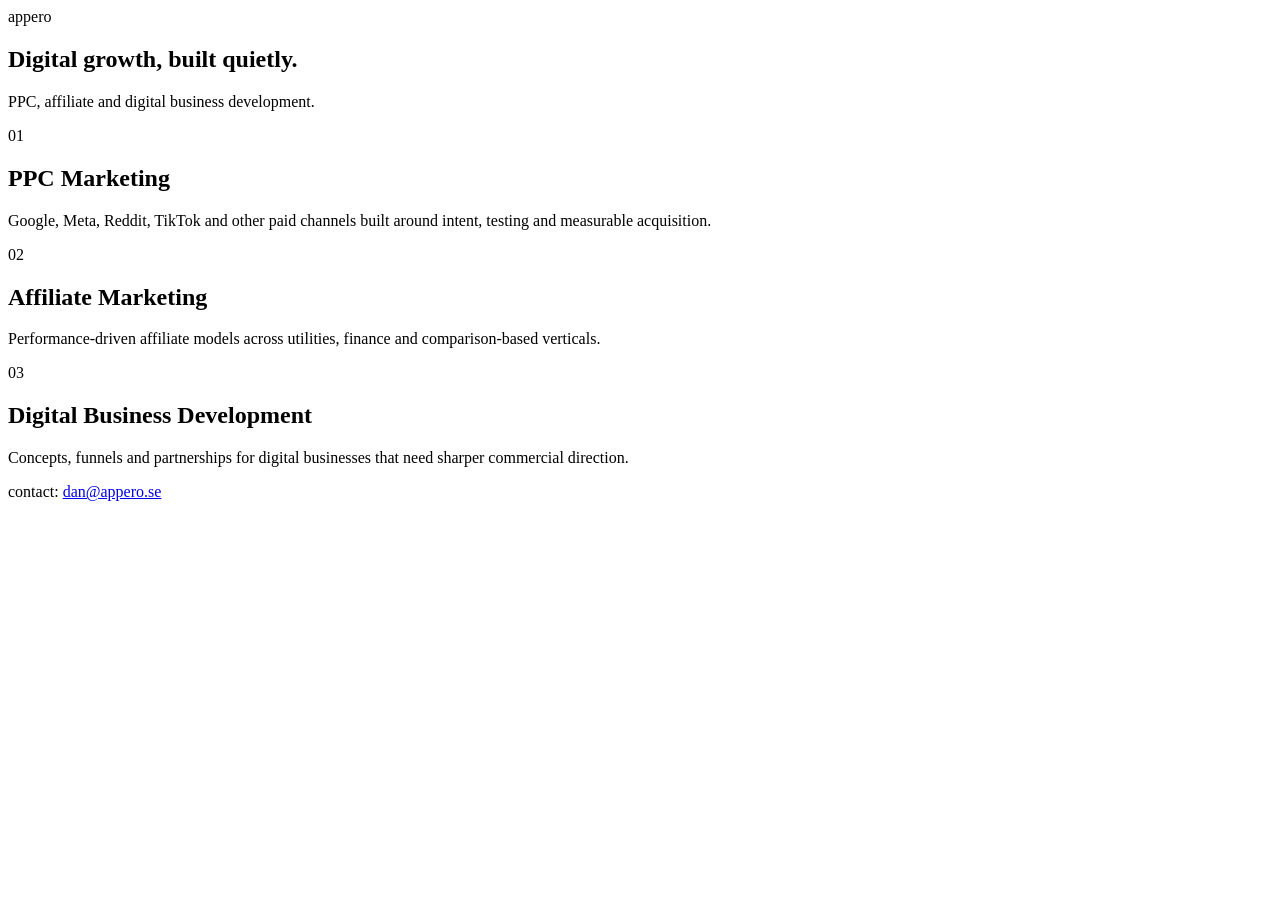
==== index.html @ e51516ca "Add Appero landing page" ====
<!doctype html>
<html lang="en">
  <head>
    <meta charset="UTF-8" />
    <meta name="viewport" content="width=device-width, initial-scale=1.0" />
    <title>Appero | PPC, Affiliate & Digital Business Development</title>
    <meta
      name="description"
      content="Appero is a digital company working with PPC marketing, affiliate marketing and digital business development."
    />
    <meta property="og:title" content="Appero" />
    <meta
      property="og:description"
      content="PPC marketing, affiliate marketing and digital business development."
    />
    <meta property="og:type" content="website" />
    <meta name="theme-color" content="#c7ff3d" />
    <link rel="icon" href="favicon.svg" type="image/svg+xml" />
    <link rel="stylesheet" href="styles.css" />
  </head>
  <body>
    <main class="page-shell">
      <section class="hero" aria-labelledby="hero-title">
        <header class="nav">
          <div class="brand" aria-label="Appero">
            <span class="brand-mark"></span>
            <span class="wordmark">appero</span>
          </div>
        </header>

        <div class="hero-copy">
          <h1 id="hero-title">Digital growth, built quietly.</h1>
          <p class="intro">
            PPC, affiliate and digital business development.
          </p>
        </div>
      </section>

      <section class="business-areas" aria-label="Business areas">
        <article class="area-item">
          <span class="area-icon">01</span>
          <div>
            <h2>PPC Marketing</h2>
            <p>Google, Meta, Reddit, TikTok and other paid channels built around intent, testing and measurable acquisition.</p>
          </div>
        </article>

        <article class="area-item">
          <span class="area-icon">02</span>
          <div>
            <h2>Affiliate Marketing</h2>
            <p>Performance-driven affiliate models across utilities, finance and comparison-based verticals.</p>
          </div>
        </article>

        <article class="area-item">
          <span class="area-icon">03</span>
          <div>
            <h2>Digital Business Development</h2>
            <p>Concepts, funnels and partnerships for digital businesses that need sharper commercial direction.</p>
          </div>
        </article>
      </section>

      <footer class="footer">
        <span>contact:</span>
        <a href="mailto:dan@appero.se">dan@appero.se</a>
      </footer>
    </main>
  </body>
</html>
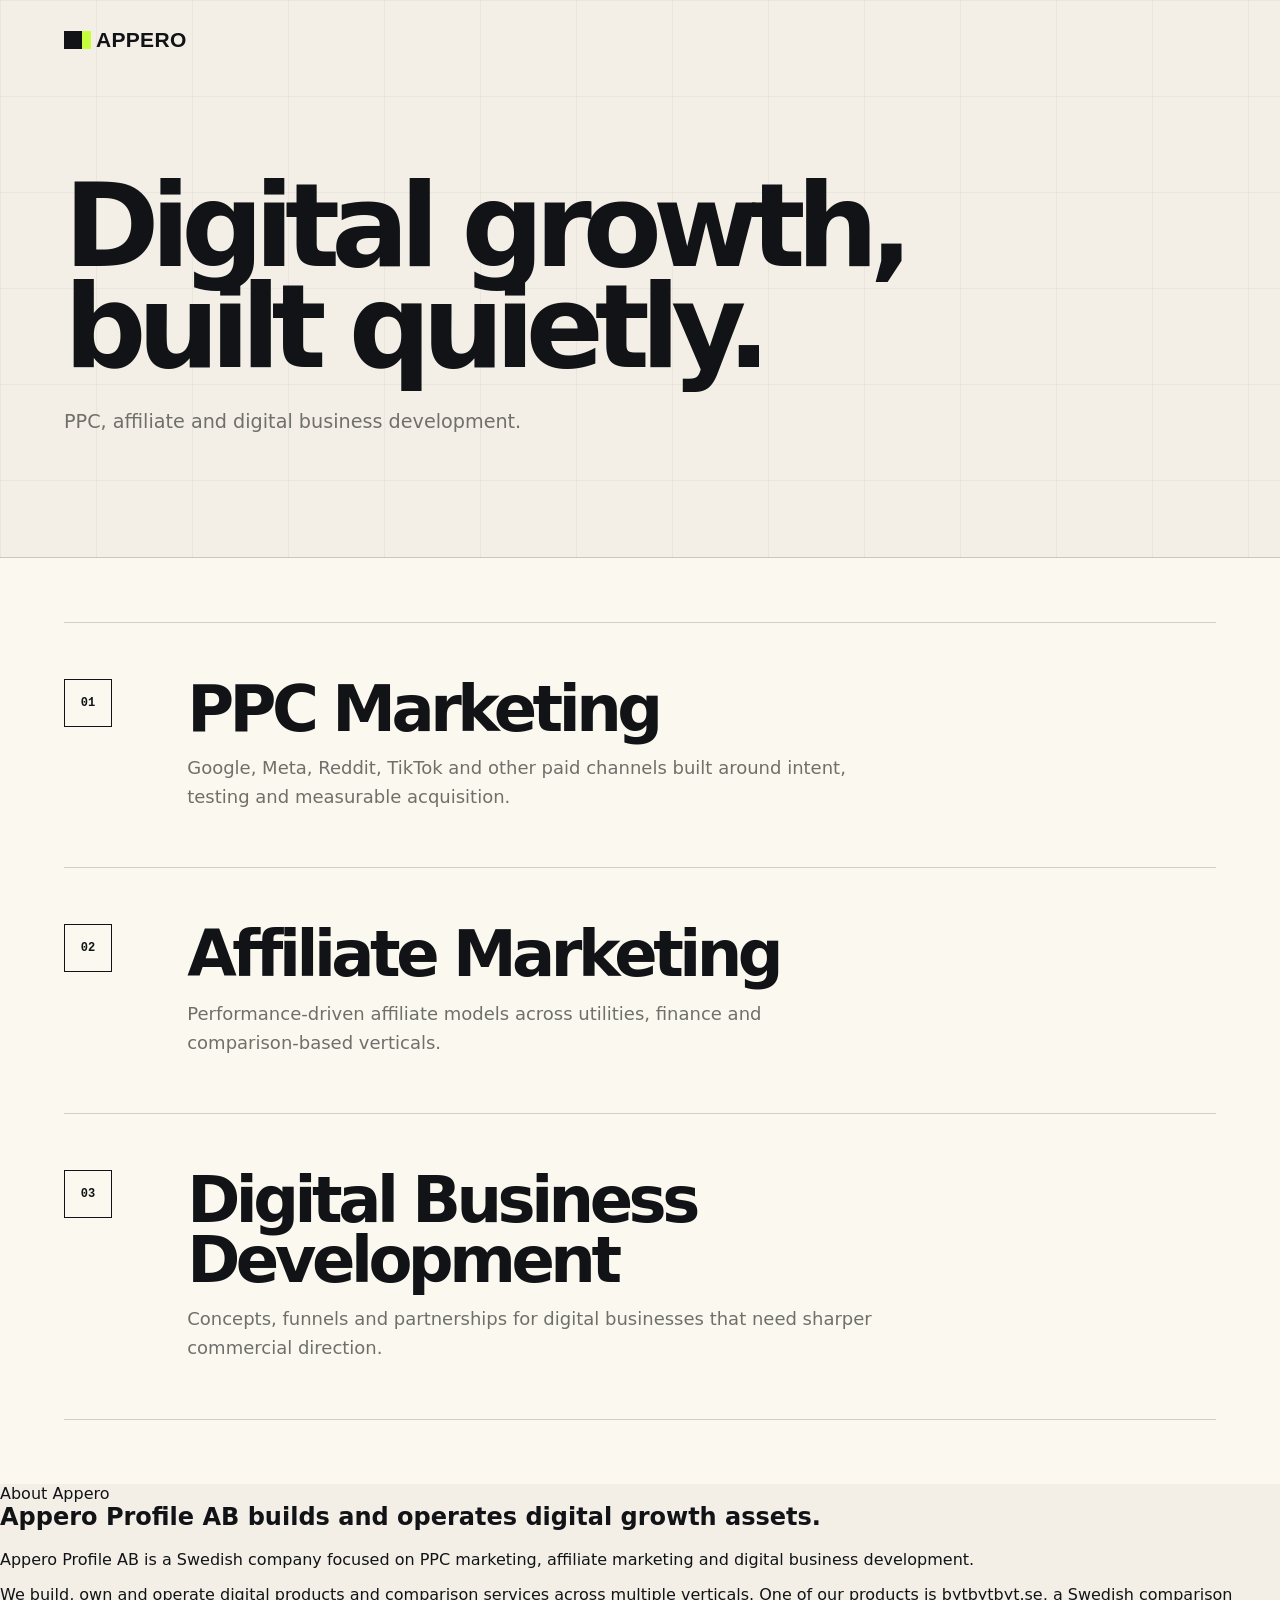
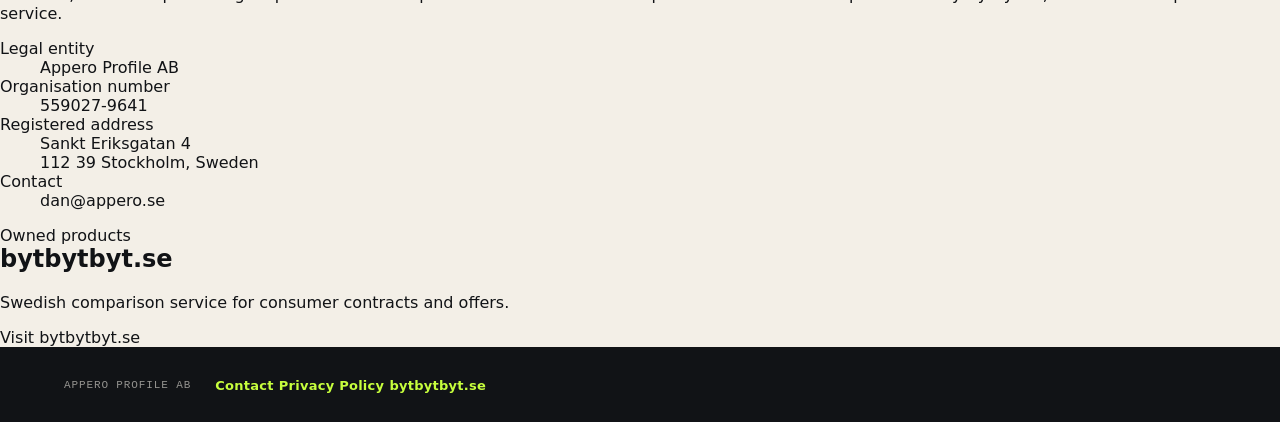
==== commit 9c4ca4b9: "Clarify Appero company identity" ====
--- a/index.html
+++ b/index.html
@@ -3,20 +3,42 @@
   <head>
     <meta charset="UTF-8" />
     <meta name="viewport" content="width=device-width, initial-scale=1.0" />
-    <title>Appero | PPC, Affiliate & Digital Business Development</title>
+    <title>Appero Profile AB | PPC, Affiliate & Digital Business Development</title>
     <meta
       name="description"
-      content="Appero is a digital company working with PPC marketing, affiliate marketing and digital business development."
+      content="Appero Profile AB is a Swedish company focused on PPC marketing, affiliate marketing and digital business development."
     />
-    <meta property="og:title" content="Appero" />
+    <meta property="og:title" content="Appero Profile AB" />
     <meta
       property="og:description"
-      content="PPC marketing, affiliate marketing and digital business development."
+      content="Swedish company focused on PPC marketing, affiliate marketing and digital business development."
     />
     <meta property="og:type" content="website" />
     <meta name="theme-color" content="#c7ff3d" />
     <link rel="icon" href="favicon.svg" type="image/svg+xml" />
     <link rel="stylesheet" href="styles.css" />
+    <script type="application/ld+json">
+      {
+        "@context": "https://schema.org",
+        "@type": "Organization",
+        "name": "Appero Profile AB",
+        "url": "https://www.appero.se/",
+        "email": "dan@appero.se",
+        "identifier": "559027-9641",
+        "address": {
+          "@type": "PostalAddress",
+          "streetAddress": "Sankt Eriksgatan 4",
+          "postalCode": "112 39",
+          "addressLocality": "Stockholm",
+          "addressCountry": "SE"
+        },
+        "owns": {
+          "@type": "WebSite",
+          "name": "bytbytbyt.se",
+          "url": "https://www.bytbytbyt.se/"
+        }
+      }
+    </script>
   </head>
   <body>
     <main class="page-shell">
@@ -62,9 +84,60 @@
         </article>
       </section>
 
+      <section class="company-section" aria-labelledby="about-title">
+        <div class="section-label">About Appero</div>
+        <div class="company-grid">
+          <div class="company-copy">
+            <h2 id="about-title">Appero Profile AB builds and operates digital growth assets.</h2>
+            <p>
+              Appero Profile AB is a Swedish company focused on PPC marketing,
+              affiliate marketing and digital business development.
+            </p>
+            <p>
+              We build, own and operate digital products and comparison services
+              across multiple verticals. One of our products is
+              <a href="https://www.bytbytbyt.se/" target="_blank" rel="noopener">bytbytbyt.se</a>,
+              a Swedish comparison service.
+            </p>
+          </div>
+
+          <dl class="company-facts" aria-label="Company details">
+            <div>
+              <dt>Legal entity</dt>
+              <dd>Appero Profile AB</dd>
+            </div>
+            <div>
+              <dt>Organisation number</dt>
+              <dd>559027-9641</dd>
+            </div>
+            <div>
+              <dt>Registered address</dt>
+              <dd>Sankt Eriksgatan 4<br />112 39 Stockholm, Sweden</dd>
+            </div>
+            <div>
+              <dt>Contact</dt>
+              <dd><a href="mailto:dan@appero.se">dan@appero.se</a></dd>
+            </div>
+          </dl>
+        </div>
+      </section>
+
+      <section class="products-section" aria-labelledby="products-title">
+        <div class="section-label">Owned products</div>
+        <div class="product-line">
+          <h2 id="products-title">bytbytbyt.se</h2>
+          <p>Swedish comparison service for consumer contracts and offers.</p>
+          <a href="https://www.bytbytbyt.se/" target="_blank" rel="noopener">Visit bytbytbyt.se</a>
+        </div>
+      </section>
+
       <footer class="footer">
-        <span>contact:</span>
-        <a href="mailto:dan@appero.se">dan@appero.se</a>
+        <span>Appero Profile AB</span>
+        <nav class="footer-links" aria-label="Footer">
+          <a href="mailto:dan@appero.se">Contact</a>
+          <a href="privacy.html">Privacy Policy</a>
+          <a href="https://www.bytbytbyt.se/" target="_blank" rel="noopener">bytbytbyt.se</a>
+        </nav>
       </footer>
     </main>
   </body>
--- a/styles.css
+++ b/styles.css
@@ -0,0 +1,232 @@
+:root {
+  --ink: #111316;
+  --paper: #f3efe7;
+  --paper-soft: #fbf8ef;
+  --muted: #6f706a;
+  --line: rgba(17, 19, 22, 0.18);
+  --signal: #c7ff3d;
+}
+
+* {
+  box-sizing: border-box;
+}
+
+body {
+  margin: 0;
+  background: #dedede;
+  color: var(--ink);
+  font-family:
+    Inter, ui-sans-serif, system-ui, -apple-system, BlinkMacSystemFont, "Segoe UI",
+    sans-serif;
+}
+
+a {
+  color: inherit;
+  text-decoration: none;
+}
+
+.page-shell {
+  width: min(100%, 1440px);
+  min-height: 100vh;
+  margin: 0 auto;
+  background: var(--paper);
+  overflow: hidden;
+}
+
+.hero {
+  min-height: 62vh;
+  padding: 28px clamp(20px, 5vw, 76px) clamp(56px, 8vw, 108px);
+  border-bottom: 1px solid var(--line);
+  background:
+    linear-gradient(90deg, rgba(17, 19, 22, 0.045) 1px, transparent 1px),
+    linear-gradient(180deg, rgba(17, 19, 22, 0.04) 1px, transparent 1px),
+    var(--paper);
+  background-size: 96px 96px;
+}
+
+.nav {
+  display: flex;
+  align-items: center;
+  justify-content: space-between;
+  gap: 20px;
+  padding-bottom: clamp(58px, 10vw, 124px);
+}
+
+.brand {
+  display: inline-flex;
+  align-items: center;
+  gap: 14px;
+  text-transform: uppercase;
+}
+
+.wordmark {
+  font-family:
+    "Arial Narrow", "Helvetica Neue Condensed Bold", Impact, ui-sans-serif,
+    sans-serif;
+  font-size: 21px;
+  font-weight: 900;
+  letter-spacing: 0.015em;
+}
+
+.brand-mark {
+  width: 18px;
+  height: 18px;
+  background: var(--ink);
+  box-shadow: 9px 0 0 var(--signal);
+}
+
+.eyebrow {
+  font-family:
+    "SFMono-Regular", Consolas, "Liberation Mono", Menlo, monospace;
+  font-size: 11px;
+  letter-spacing: 0.08em;
+  text-transform: uppercase;
+}
+
+.eyebrow,
+.intro,
+.area-item p {
+  color: var(--muted);
+}
+
+.hero-copy {
+  max-width: 980px;
+}
+
+.eyebrow {
+  margin: 0 0 22px;
+}
+
+h1,
+h2,
+p {
+  margin-top: 0;
+}
+
+h1 {
+  max-width: 920px;
+  margin-bottom: 28px;
+  font-size: clamp(56px, 9vw, 128px);
+  line-height: 0.88;
+  letter-spacing: -0.078em;
+  text-wrap: balance;
+}
+
+.intro {
+  max-width: 560px;
+  margin-bottom: 0;
+  font-size: clamp(17px, 1.5vw, 21px);
+  line-height: 1.58;
+}
+
+::selection {
+  background: var(--signal);
+  color: var(--ink);
+}
+
+.business-areas {
+  display: flex;
+  flex-direction: column;
+  padding: clamp(28px, 5vw, 76px);
+  gap: 0;
+  background: var(--paper-soft);
+}
+
+.area-item {
+  display: grid;
+  grid-template-columns: 72px minmax(0, 1fr);
+  gap: clamp(18px, 4vw, 52px);
+  align-items: start;
+  padding: clamp(28px, 5vw, 56px) 0;
+  border-top: 1px solid var(--line);
+}
+
+.area-item:last-child {
+  border-bottom: 1px solid var(--line);
+}
+
+.area-icon {
+  display: inline-flex;
+  width: 48px;
+  height: 48px;
+  align-items: center;
+  justify-content: center;
+  border: 1px solid var(--ink);
+  background: transparent;
+  color: var(--ink);
+  font-family:
+    "SFMono-Regular", Consolas, "Liberation Mono", Menlo, monospace;
+  font-size: 12px;
+  font-weight: 800;
+  line-height: 1;
+}
+
+.area-item h2 {
+  max-width: 780px;
+  margin: 0 0 14px;
+  font-size: clamp(34px, 5vw, 64px);
+  line-height: 0.94;
+  letter-spacing: -0.07em;
+}
+
+.area-item p {
+  max-width: 690px;
+  margin-bottom: 0;
+  font-size: clamp(15px, 1.45vw, 18px);
+  line-height: 1.62;
+}
+
+.footer {
+  display: flex;
+  justify-content: flex-start;
+  align-items: center;
+  gap: 24px;
+  padding: 28px clamp(20px, 5vw, 76px);
+  background: var(--ink);
+  color: var(--paper-soft);
+}
+
+.footer span {
+  color: rgba(251, 248, 239, 0.56);
+  font-family:
+    "SFMono-Regular", Consolas, "Liberation Mono", Menlo, monospace;
+  font-size: 11px;
+  letter-spacing: 0.08em;
+  text-transform: uppercase;
+}
+
+.footer a {
+  color: var(--signal);
+  font-size: 13px;
+  font-weight: 800;
+  letter-spacing: 0.02em;
+}
+
+@media (max-width: 820px) {
+  .hero {
+    min-height: auto;
+  }
+
+  .nav {
+    padding-bottom: 62px;
+  }
+
+  .business-areas {
+    padding-inline: 18px;
+  }
+}
+
+@media (max-width: 560px) {
+  .hero {
+    padding-inline: 18px;
+  }
+
+  h1 {
+    font-size: clamp(52px, 16vw, 76px);
+  }
+
+  .area-item {
+    grid-template-columns: 1fr;
+    gap: 18px;
+  }
+}
